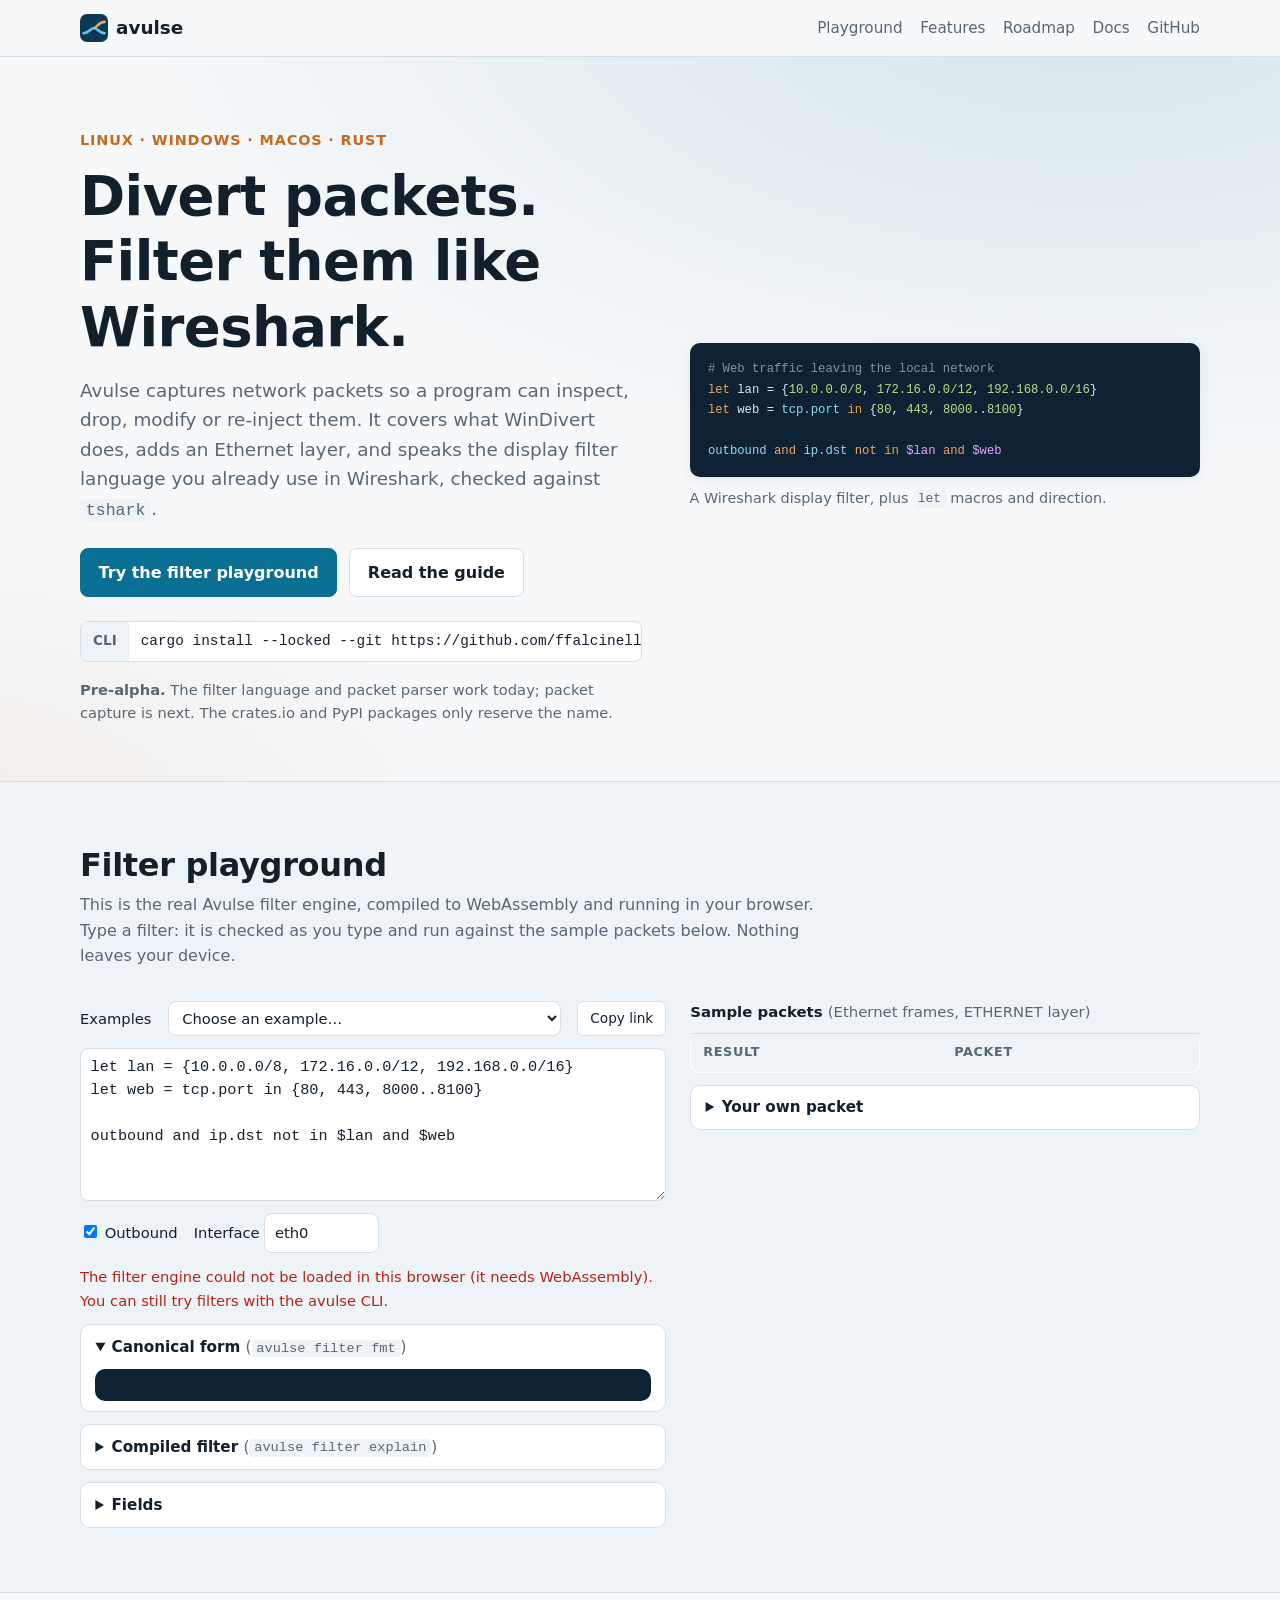
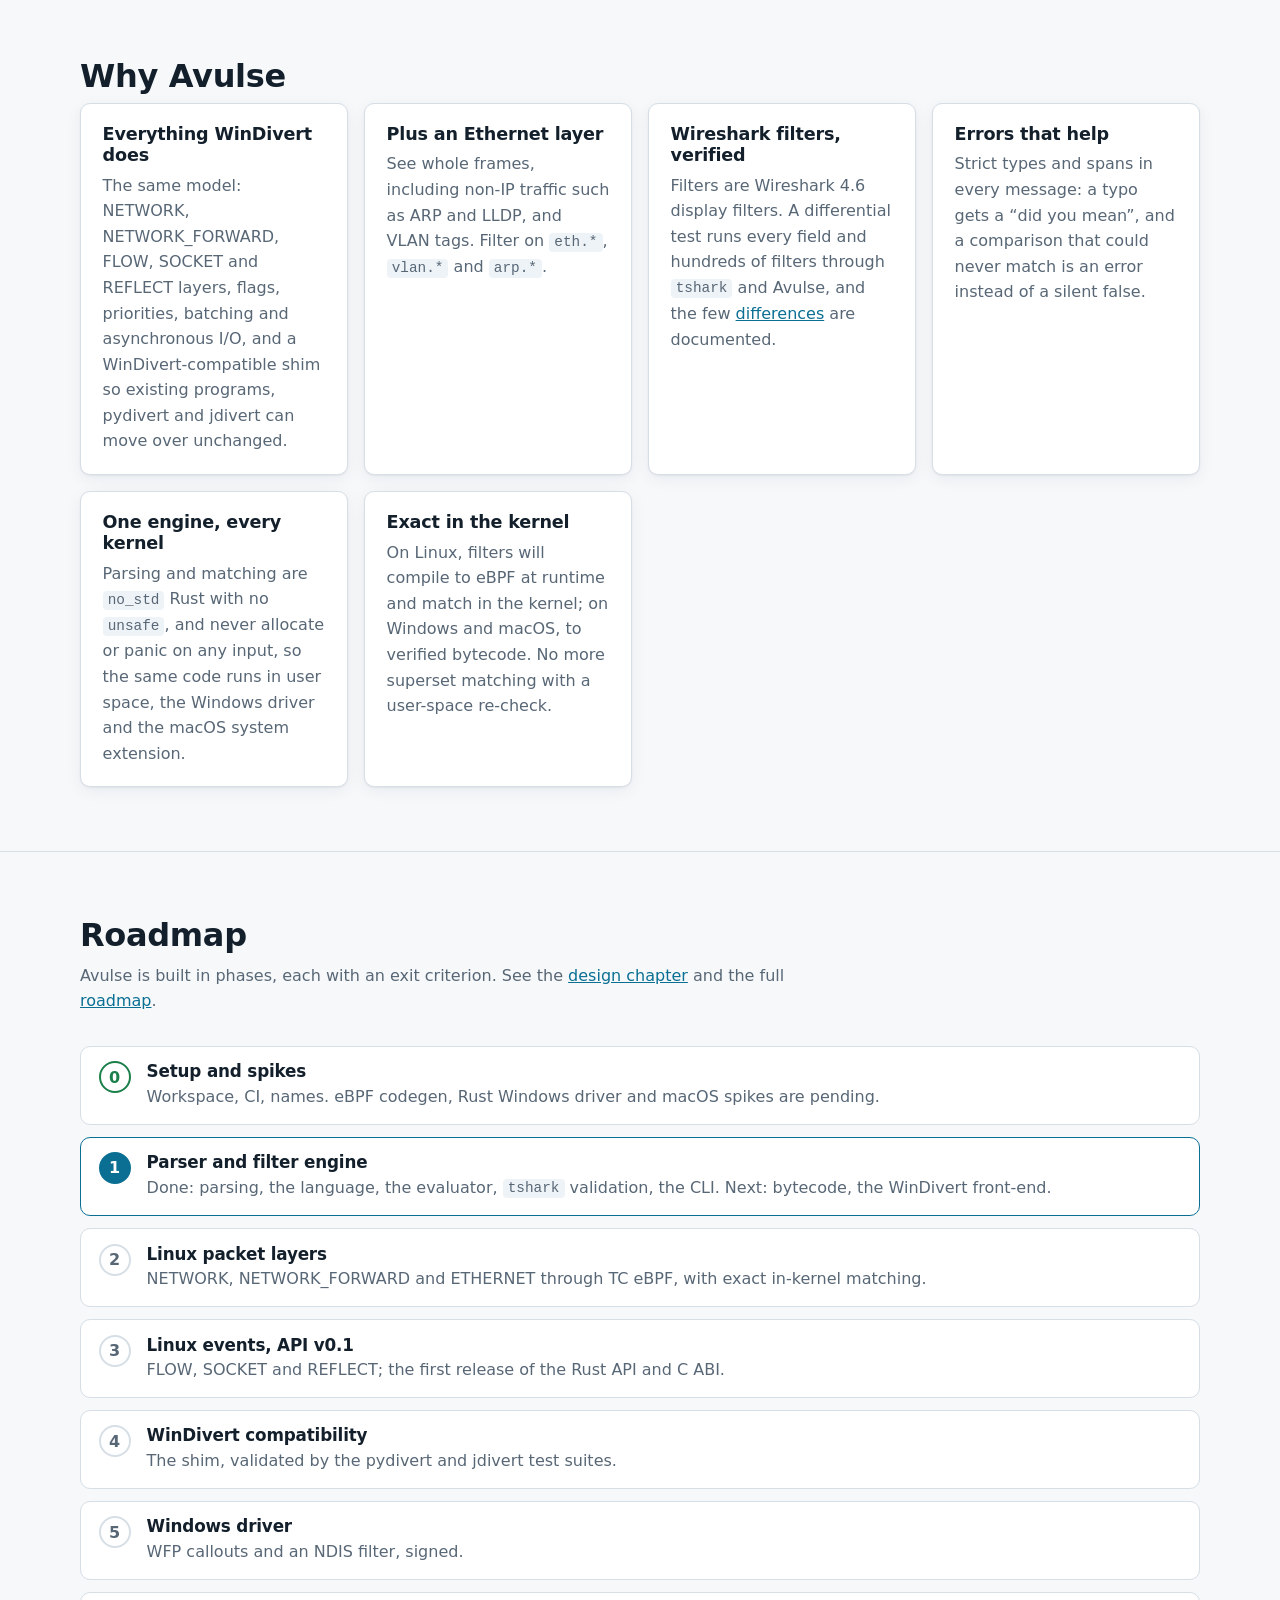
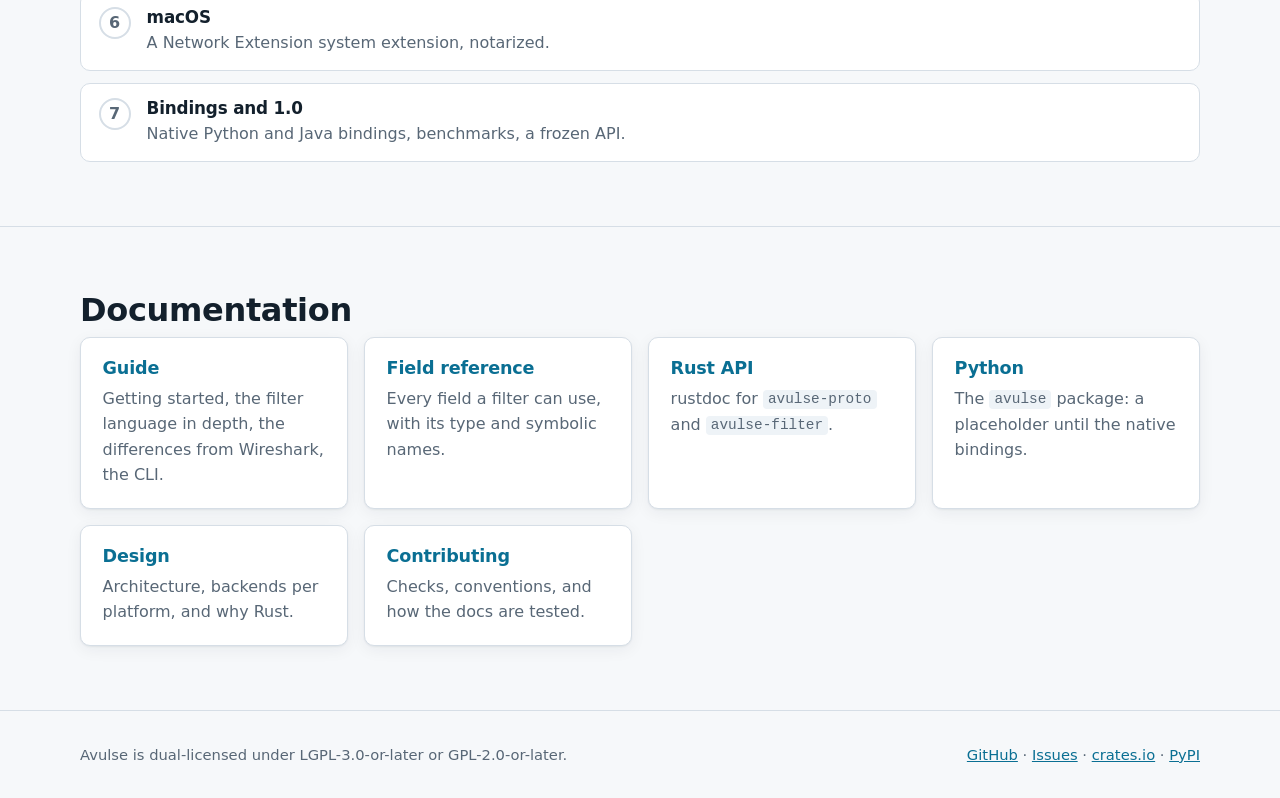
==== site/index.html @ 6ba38da1 "Add the landing site with the filter playground A hand-written static site (site/), with no framewor" ====
<!doctype html>
<html lang="en">
<head>
  <meta charset="utf-8">
  <meta name="viewport" content="width=device-width, initial-scale=1">
  <title>Avulse · divert packets, filter them like Wireshark</title>
  <meta name="description" content="Avulse diverts, modifies and re-injects network packets on Linux, Windows and macOS. A superset of WinDivert with an Ethernet layer and Wireshark display filters. Try the filter engine in your browser.">
  <meta name="color-scheme" content="dark light">
  <meta name="theme-color" content="#0b3954">
  <meta property="og:title" content="Avulse">
  <meta property="og:description" content="Divert, modify and re-inject packets on Linux, Windows and macOS, with Wireshark display filters.">
  <meta property="og:type" content="website">
  <meta property="og:url" content="https://ffalcinelli.github.io/avulse/">
  <link rel="icon" href="favicon.svg" type="image/svg+xml">
  <link rel="stylesheet" href="style.css">
  <script type="module" src="playground.js"></script>
</head>
<body>
  <a class="skip" href="#main">Skip to content</a>
  <header class="topbar">
    <div class="wrap topbar-inner">
      <a class="brand" href="#top" aria-label="Avulse home">
        <img src="favicon.svg" alt="" width="28" height="28">
        <span>avulse</span>
      </a>
      <nav aria-label="Main">
        <a href="#playground">Playground</a>
        <a href="#features">Features</a>
        <a href="#roadmap">Roadmap</a>
        <a href="#docs">Docs</a>
        <a href="https://github.com/ffalcinelli/avulse">GitHub</a>
      </nav>
    </div>
  </header>

  <main id="main">
    <section class="hero" id="top">
      <div class="wrap hero-grid">
        <div>
          <p class="eyebrow">Linux · Windows · macOS · Rust</p>
          <h1>Divert packets.<br>Filter them like Wireshark.</h1>
          <p class="lede">
            Avulse captures network packets so a program can inspect, drop, modify or re-inject
            them. It covers what WinDivert does, adds an Ethernet layer, and speaks the display
            filter language you already use in Wireshark, checked against <code>tshark</code>.
          </p>
          <div class="cta">
            <a class="button primary" href="#playground">Try the filter playground</a>
            <a class="button" href="guide/">Read the guide</a>
          </div>
          <div class="install">
            <span>CLI</span>
            <code>cargo install --locked --git https://github.com/ffalcinelli/avulse avulse-cli</code>
          </div>
          <p class="note">
            <strong>Pre-alpha.</strong> The filter language and packet parser work today; packet
            capture is next. The crates.io and PyPI packages only reserve the name.
          </p>
        </div>
        <figure class="hero-code" aria-label="An example filter">
          <pre><code><span class="c"># Web traffic leaving the local network</span>
<span class="k">let</span> lan = {<span class="n">10.0.0.0/8</span>, <span class="n">172.16.0.0/12</span>, <span class="n">192.168.0.0/16</span>}
<span class="k">let</span> web = <span class="f">tcp.port</span> <span class="k">in</span> {<span class="n">80</span>, <span class="n">443</span>, <span class="n">8000</span>..<span class="n">8100</span>}

<span class="f">outbound</span> <span class="k">and</span> <span class="f">ip.dst</span> <span class="k">not in</span> <span class="v">$lan</span> <span class="k">and</span> <span class="v">$web</span></code></pre>
          <figcaption>A Wireshark display filter, plus <code>let</code> macros and direction.</figcaption>
        </figure>
      </div>
    </section>

    <section id="playground" class="section playground" aria-labelledby="playground-title">
      <div class="wrap">
        <h2 id="playground-title">Filter playground</h2>
        <p class="section-lede">
          This is the real Avulse filter engine, compiled to WebAssembly and running in your
          browser. Type a filter: it is checked as you type and run against the sample packets
          below. Nothing leaves your device.
        </p>

        <div class="pg-grid">
          <div class="pg-editor">
            <div class="pg-toolbar">
              <label for="pg-examples">Examples</label>
              <select id="pg-examples"></select>
              <button type="button" id="pg-share" class="small">Copy link</button>
            </div>
            <label class="sr-only" for="pg-filter">Filter</label>
            <textarea id="pg-filter" spellcheck="false" autocapitalize="off" autocomplete="off" rows="6"></textarea>
            <div class="pg-options">
              <label><input type="checkbox" id="pg-outbound" checked> Outbound</label>
              <label>Interface <input type="text" id="pg-iface" value="eth0" size="8" spellcheck="false"></label>
            </div>
            <div id="pg-status" class="pg-status" role="status" aria-live="polite">Loading the engine…</div>
            <pre id="pg-diagnostics" class="pg-diagnostics" hidden></pre>
            <details class="pg-details" id="pg-canonical-box" open>
              <summary>Canonical form <span class="muted">(<code>avulse filter fmt</code>)</span></summary>
              <pre id="pg-canonical"></pre>
            </details>
            <details class="pg-details">
              <summary>Compiled filter <span class="muted">(<code>avulse filter explain</code>)</span></summary>
              <pre id="pg-ir"></pre>
            </details>
            <details class="pg-details" id="pg-fields-box">
              <summary>Fields</summary>
              <label class="sr-only" for="pg-field-search">Search fields</label>
              <input type="search" id="pg-field-search" placeholder="Search fields, e.g. port" spellcheck="false">
              <ul id="pg-fields" class="pg-fields"></ul>
            </details>
          </div>

          <div class="pg-results">
            <table class="pg-samples">
              <caption>Sample packets <span class="muted">(Ethernet frames, ETHERNET layer)</span></caption>
              <thead><tr><th scope="col">Result</th><th scope="col">Packet</th></tr></thead>
              <tbody id="pg-sample-rows"></tbody>
            </table>
            <details class="pg-details" id="pg-custom">
              <summary>Your own packet</summary>
              <label for="pg-hex">Bytes in hex</label>
              <textarea id="pg-hex" rows="4" spellcheck="false" placeholder="4500 0028 …"></textarea>
              <div class="pg-options">
                <label for="pg-link">Starts with</label>
                <select id="pg-link">
                  <option value="ethernet">an Ethernet header</option>
                  <option value="ip">an IP header</option>
                </select>
                <span id="pg-hex-result" class="verdict" role="status" aria-live="polite"></span>
              </div>
            </details>
          </div>
        </div>
      </div>
    </section>

    <section id="features" class="section" aria-labelledby="features-title">
      <div class="wrap">
        <h2 id="features-title">Why Avulse</h2>
        <div class="cards">
          <article class="card">
            <h3>Everything WinDivert does</h3>
            <p>The same model: NETWORK, NETWORK_FORWARD, FLOW, SOCKET and REFLECT layers, flags,
              priorities, batching and asynchronous I/O, and a WinDivert-compatible shim so
              existing programs, pydivert and jdivert can move over unchanged.</p>
          </article>
          <article class="card">
            <h3>Plus an Ethernet layer</h3>
            <p>See whole frames, including non-IP traffic such as ARP and LLDP, and VLAN tags.
              Filter on <code>eth.*</code>, <code>vlan.*</code> and <code>arp.*</code>.</p>
          </article>
          <article class="card">
            <h3>Wireshark filters, verified</h3>
            <p>Filters are Wireshark 4.6 display filters. A differential test runs every field
              and hundreds of filters through <code>tshark</code> and Avulse, and the few
              <a href="guide/filters/wireshark.html">differences</a> are documented.</p>
          </article>
          <article class="card">
            <h3>Errors that help</h3>
            <p>Strict types and spans in every message: a typo gets a “did you mean”, and a
              comparison that could never match is an error instead of a silent false.</p>
          </article>
          <article class="card">
            <h3>One engine, every kernel</h3>
            <p>Parsing and matching are <code>no_std</code> Rust with no <code>unsafe</code>, and
              never allocate or panic on any input, so the same code runs in user space, the
              Windows driver and the macOS system extension.</p>
          </article>
          <article class="card">
            <h3>Exact in the kernel</h3>
            <p>On Linux, filters will compile to eBPF at runtime and match in the kernel; on
              Windows and macOS, to verified bytecode. No more superset matching with a user-space
              re-check.</p>
          </article>
        </div>
      </div>
    </section>

    <section id="roadmap" class="section" aria-labelledby="roadmap-title">
      <div class="wrap">
        <h2 id="roadmap-title">Roadmap</h2>
        <p class="section-lede">Avulse is built in phases, each with an exit criterion. See the
          <a href="guide/project/design.html">design chapter</a> and the full
          <a href="https://github.com/ffalcinelli/avulse/blob/main/docs/roadmap.md">roadmap</a>.</p>
        <ol class="phases">
          <li class="done"><span class="phase">0</span><div><h3>Setup and spikes</h3><p>Workspace, CI, names. eBPF codegen, Rust Windows driver and macOS spikes are pending.</p></div></li>
          <li class="now"><span class="phase">1</span><div><h3>Parser and filter engine</h3><p>Done: parsing, the language, the evaluator, <code>tshark</code> validation, the CLI. Next: bytecode, the WinDivert front-end.</p></div></li>
          <li><span class="phase">2</span><div><h3>Linux packet layers</h3><p>NETWORK, NETWORK_FORWARD and ETHERNET through TC eBPF, with exact in-kernel matching.</p></div></li>
          <li><span class="phase">3</span><div><h3>Linux events, API v0.1</h3><p>FLOW, SOCKET and REFLECT; the first release of the Rust API and C ABI.</p></div></li>
          <li><span class="phase">4</span><div><h3>WinDivert compatibility</h3><p>The shim, validated by the pydivert and jdivert test suites.</p></div></li>
          <li><span class="phase">5</span><div><h3>Windows driver</h3><p>WFP callouts and an NDIS filter, signed.</p></div></li>
          <li><span class="phase">6</span><div><h3>macOS</h3><p>A Network Extension system extension, notarized.</p></div></li>
          <li><span class="phase">7</span><div><h3>Bindings and 1.0</h3><p>Native Python and Java bindings, benchmarks, a frozen API.</p></div></li>
        </ol>
      </div>
    </section>

    <section id="docs" class="section" aria-labelledby="docs-title">
      <div class="wrap">
        <h2 id="docs-title">Documentation</h2>
        <div class="cards docs">
          <a class="card link" href="guide/">
            <h3>Guide</h3>
            <p>Getting started, the filter language in depth, the differences from Wireshark, the
              CLI.</p>
          </a>
          <a class="card link" href="guide/reference/fields.html">
            <h3>Field reference</h3>
            <p>Every field a filter can use, with its type and symbolic names.</p>
          </a>
          <a class="card link" href="api/rust/">
            <h3>Rust API</h3>
            <p>rustdoc for <code>avulse-proto</code> and <code>avulse-filter</code>.</p>
          </a>
          <a class="card link" href="api/python/">
            <h3>Python</h3>
            <p>The <code>avulse</code> package: a placeholder until the native bindings.</p>
          </a>
          <a class="card link" href="guide/project/design.html">
            <h3>Design</h3>
            <p>Architecture, backends per platform, and why Rust.</p>
          </a>
          <a class="card link" href="https://github.com/ffalcinelli/avulse/blob/main/CONTRIBUTING.md">
            <h3>Contributing</h3>
            <p>Checks, conventions, and how the docs are tested.</p>
          </a>
        </div>
      </div>
    </section>
  </main>

  <footer class="footer">
    <div class="wrap footer-inner">
      <p>Avulse is dual-licensed under LGPL-3.0-or-later or GPL-2.0-or-later.</p>
      <p><a href="https://github.com/ffalcinelli/avulse">GitHub</a> ·
        <a href="https://github.com/ffalcinelli/avulse/issues">Issues</a> ·
        <a href="https://crates.io/crates/avulse">crates.io</a> ·
        <a href="https://pypi.org/project/avulse/">PyPI</a></p>
    </div>
  </footer>
</body>
</html>
---- site/style.css ----
/* Avulse website. No external resources: system fonts, inline SVG icon. */

:root {
  --bg: #f6f8fa;
  --surface: #ffffff;
  --surface-2: #eef3f7;
  --text: #13202c;
  --muted: #586776;
  --border: #d6dee6;
  --accent: #0a6f93;
  --accent-strong: #08506a;
  --accent-text: #ffffff;
  --river: #0b3954;
  --branch: #c46a1d;
  --ok: #1b7f4b;
  --ok-bg: #e3f5ea;
  --no: #5d6b78;
  --no-bg: #eceff2;
  --error: #b42318;
  --warning: #9a5b00;
  --code-bg: #0f2233;
  --code-text: #dce8f2;
  --radius: 10px;
  --shadow: 0 1px 2px rgb(16 32 48 / 6%), 0 4px 16px rgb(16 32 48 / 6%);
  --sans: system-ui, -apple-system, "Segoe UI", Roboto, "Helvetica Neue", Arial, sans-serif;
  --mono: ui-monospace, SFMono-Regular, "SF Mono", Menlo, Consolas, "Liberation Mono", monospace;
  color-scheme: light dark;
}

@media (prefers-color-scheme: dark) {
  :root {
    --bg: #0a131c;
    --surface: #101d29;
    --surface-2: #142536;
    --text: #e2ebf3;
    --muted: #93a4b4;
    --border: #22384b;
    --accent: #5fc9e8;
    --accent-strong: #8fdaf0;
    --accent-text: #08202c;
    --branch: #f0a35e;
    --ok: #6fdc9d;
    --ok-bg: #0f2e1f;
    --no: #93a4b4;
    --no-bg: #18293a;
    --error: #ff8a80;
    --warning: #f6c25b;
    --code-bg: #08111a;
    --shadow: none;
  }
}

*,
*::before,
*::after {
  box-sizing: border-box;
}

html {
  scroll-behavior: smooth;
  scroll-padding-top: 4.5rem;
}

@media (prefers-reduced-motion: reduce) {
  html {
    scroll-behavior: auto;
  }
}

body {
  margin: 0;
  background: var(--bg);
  color: var(--text);
  font: 16px/1.6 var(--sans);
  -webkit-font-smoothing: antialiased;
}

a {
  color: var(--accent);
}

a:hover {
  color: var(--accent-strong);
}

:focus-visible {
  outline: 2px solid var(--accent);
  outline-offset: 2px;
}

code,
pre,
textarea,
.mono {
  font-family: var(--mono);
  font-size: 0.9em;
}

:not(pre) > code {
  background: var(--surface-2);
  padding: 0.1em 0.35em;
  border-radius: 4px;
}

h1,
h2,
h3 {
  line-height: 1.2;
  letter-spacing: -0.01em;
}

.wrap {
  width: min(1120px, 100% - 2rem);
  margin-inline: auto;
}

.sr-only {
  position: absolute;
  width: 1px;
  height: 1px;
  overflow: hidden;
  clip: rect(0 0 0 0);
  white-space: nowrap;
}

.skip {
  position: absolute;
  left: -999px;
}

.skip:focus {
  left: 1rem;
  top: 1rem;
  z-index: 10;
  background: var(--surface);
  padding: 0.5rem 1rem;
}

.muted {
  color: var(--muted);
  font-weight: normal;
}

/* Top bar */

.topbar {
  position: sticky;
  top: 0;
  z-index: 5;
  background: color-mix(in srgb, var(--bg) 85%, transparent);
  backdrop-filter: blur(8px);
  border-bottom: 1px solid var(--border);
}

.topbar-inner {
  display: flex;
  align-items: center;
  justify-content: space-between;
  gap: 1rem;
  min-height: 3.5rem;
}

.brand {
  display: flex;
  align-items: center;
  gap: 0.5rem;
  color: var(--text);
  font-weight: 700;
  font-size: 1.15rem;
  text-decoration: none;
}

.topbar nav {
  display: flex;
  flex-wrap: wrap;
  gap: 0.25rem 1.1rem;
}

.topbar nav a {
  color: var(--muted);
  text-decoration: none;
  font-size: 0.95rem;
}

.topbar nav a:hover {
  color: var(--text);
}

/* Hero */

.hero {
  padding: 4.5rem 0 3.5rem;
  background:
    radial-gradient(60rem 30rem at 85% -10%, color-mix(in srgb, var(--accent) 14%, transparent), transparent),
    radial-gradient(40rem 20rem at -10% 110%, color-mix(in srgb, var(--branch) 10%, transparent), transparent);
}

.hero-grid {
  display: grid;
  grid-template-columns: minmax(0, 1.1fr) minmax(0, 1fr);
  gap: 3rem;
  align-items: center;
}

.eyebrow {
  margin: 0 0 0.75rem;
  color: var(--branch);
  font-weight: 600;
  font-size: 0.9rem;
  letter-spacing: 0.06em;
  text-transform: uppercase;
}

.hero h1 {
  margin: 0 0 1rem;
  font-size: clamp(2.2rem, 4.5vw, 3.4rem);
}

.lede {
  margin: 0 0 1.5rem;
  font-size: 1.15rem;
  color: var(--muted);
}

.cta {
  display: flex;
  flex-wrap: wrap;
  gap: 0.75rem;
  margin-bottom: 1.5rem;
}

.button {
  display: inline-block;
  padding: 0.65rem 1.1rem;
  border: 1px solid var(--border);
  border-radius: 8px;
  background: var(--surface);
  color: var(--text);
  font: inherit;
  font-weight: 600;
  text-decoration: none;
  cursor: pointer;
}

.button:hover {
  border-color: var(--accent);
  color: var(--text);
}

.button.primary {
  background: var(--accent);
  border-color: var(--accent);
  color: var(--accent-text);
}

.button.primary:hover {
  background: var(--accent-strong);
  color: var(--accent-text);
}

.install {
  display: flex;
  align-items: stretch;
  max-width: 100%;
  border: 1px solid var(--border);
  border-radius: 8px;
  overflow: hidden;
  background: var(--surface);
}

.install span {
  padding: 0.5rem 0.75rem;
  background: var(--surface-2);
  color: var(--muted);
  font-size: 0.85rem;
  font-weight: 600;
  display: flex;
  align-items: center;
}

.install code {
  padding: 0.5rem 0.75rem;
  background: none;
  overflow-x: auto;
  white-space: nowrap;
}

.note {
  margin: 1rem 0 0;
  font-size: 0.92rem;
  color: var(--muted);
}

.hero-code {
  margin: 0;
}

.hero-code pre,
.pg-details pre,
.pg-diagnostics {
  margin: 0;
  padding: 1rem 1.15rem;
  border-radius: var(--radius);
  background: var(--code-bg);
  color: var(--code-text);
  overflow-x: auto;
  line-height: 1.5;
}

.hero-code pre {
  box-shadow: var(--shadow);
  font-size: 0.85rem;
}

.hero-code figcaption {
  margin-top: 0.6rem;
  color: var(--muted);
  font-size: 0.9rem;
}

.hero-code .c { color: #7f95a8; }
.hero-code .k { color: #f0a35e; }
.hero-code .f { color: #8fdaf0; }
.hero-code .n { color: #b5e08a; }
.hero-code .v { color: #e2a6ff; }

/* Sections */

.section {
  padding: 4rem 0;
  border-top: 1px solid var(--border);
}

.section h2 {
  margin: 0 0 0.5rem;
  font-size: 2rem;
}

.section-lede {
  margin: 0 0 2rem;
  max-width: 48rem;
  color: var(--muted);
}

.cards {
  display: grid;
  grid-template-columns: repeat(auto-fill, minmax(16rem, 1fr));
  gap: 1rem;
}

.card {
  padding: 1.25rem 1.35rem;
  border: 1px solid var(--border);
  border-radius: var(--radius);
  background: var(--surface);
  box-shadow: var(--shadow);
}

.card h3 {
  margin: 0 0 0.4rem;
  font-size: 1.1rem;
}

.card p {
  margin: 0;
  color: var(--muted);
}

.card.link {
  color: inherit;
  text-decoration: none;
}

.card.link h3 {
  color: var(--accent);
}

.card.link:hover {
  border-color: var(--accent);
}

/* Roadmap */

.phases {
  list-style: none;
  margin: 0;
  padding: 0;
  display: grid;
  gap: 0.75rem;
}

.phases li {
  display: flex;
  gap: 1rem;
  align-items: flex-start;
  padding: 0.9rem 1.1rem;
  border: 1px solid var(--border);
  border-radius: var(--radius);
  background: var(--surface);
}

.phases h3 {
  margin: 0;
  font-size: 1.05rem;
}

.phases p {
  margin: 0.15rem 0 0;
  color: var(--muted);
}

.phase {
  flex: none;
  display: grid;
  place-items: center;
  width: 2rem;
  height: 2rem;
  border-radius: 50%;
  border: 2px solid var(--border);
  color: var(--muted);
  font-weight: 700;
}

.phases .done .phase {
  border-color: var(--ok);
  color: var(--ok);
}

.phases .now {
  border-color: var(--accent);
}

.phases .now .phase {
  background: var(--accent);
  border-color: var(--accent);
  color: var(--accent-text);
}

/* Playground */

.playground {
  background: var(--surface-2);
}

.pg-grid {
  display: grid;
  grid-template-columns: minmax(0, 1.15fr) minmax(0, 1fr);
  gap: 1.5rem;
  align-items: start;
}

.pg-editor,
.pg-results {
  display: grid;
  gap: 0.75rem;
}

.pg-toolbar,
.pg-options {
  display: flex;
  flex-wrap: wrap;
  align-items: center;
  gap: 0.5rem 1rem;
  font-size: 0.92rem;
}

.pg-toolbar select {
  flex: 1 1 12rem;
  min-width: 0;
}

select,
input[type="text"],
input[type="search"],
textarea {
  font: inherit;
  color: var(--text);
  background: var(--surface);
  border: 1px solid var(--border);
  border-radius: 8px;
  padding: 0.45rem 0.6rem;
}

textarea {
  width: 100%;
  resize: vertical;
  font-family: var(--mono);
  font-size: 0.95rem;
  line-height: 1.5;
}

#pg-filter {
  min-height: 9rem;
}

#pg-filter.has-error {
  border-color: var(--error);
}

button.small {
  font: inherit;
  font-size: 0.85rem;
  padding: 0.35rem 0.75rem;
  border: 1px solid var(--border);
  border-radius: 6px;
  background: var(--surface);
  color: var(--text);
  cursor: pointer;
}

button.small:hover {
  border-color: var(--accent);
}

.pg-status {
  font-size: 0.92rem;
  color: var(--muted);
  min-height: 1.5em;
}

.pg-status.ok {
  color: var(--ok);
}

.pg-status.error {
  color: var(--error);
}

.pg-status.warning {
  color: var(--warning);
}

.pg-diagnostics {
  font-size: 0.88rem;
  white-space: pre;
}

.pg-diagnostics .error {
  color: #ff8a80;
  font-weight: 700;
}

.pg-diagnostics .warning {
  color: #f6c25b;
  font-weight: 700;
}

.pg-details {
  border: 1px solid var(--border);
  border-radius: var(--radius);
  background: var(--surface);
  padding: 0.6rem 0.9rem;
}

.pg-details summary {
  cursor: pointer;
  font-weight: 600;
  font-size: 0.95rem;
}

.pg-details[open] summary {
  margin-bottom: 0.6rem;
}

.pg-details pre {
  font-size: 0.88rem;
  white-space: pre-wrap;
  word-break: break-word;
}

.pg-details label {
  display: block;
  font-size: 0.9rem;
  margin-bottom: 0.3rem;
}

#pg-field-search {
  width: 100%;
  margin-bottom: 0.5rem;
}

.pg-fields {
  list-style: none;
  margin: 0;
  padding: 0;
  max-height: 16rem;
  overflow-y: auto;
  font-size: 0.88rem;
}

.pg-fields li {
  display: flex;
  gap: 0.75rem;
  padding: 0.2rem 0;
  border-bottom: 1px solid var(--border);
}

.pg-fields button {
  flex: none;
  font-family: var(--mono);
  font-size: 0.85rem;
  color: var(--accent);
  background: none;
  border: none;
  padding: 0;
  cursor: pointer;
  text-align: left;
}

.pg-fields span {
  color: var(--muted);
}

.pg-samples {
  width: 100%;
  border-collapse: collapse;
  background: var(--surface);
  border: 1px solid var(--border);
  border-radius: var(--radius);
  overflow: hidden;
  font-size: 0.93rem;
}

.pg-samples caption {
  text-align: left;
  font-weight: 600;
  padding-bottom: 0.5rem;
}

.pg-samples th,
.pg-samples td {
  padding: 0.55rem 0.75rem;
  border-bottom: 1px solid var(--border);
  text-align: left;
  vertical-align: top;
}

.pg-samples th {
  font-size: 0.8rem;
  text-transform: uppercase;
  letter-spacing: 0.05em;
  color: var(--muted);
  background: var(--surface-2);
}

.pg-samples tr:last-child td {
  border-bottom: none;
}

.pg-samples .name {
  font-weight: 600;
}

.pg-samples .summary {
  display: block;
  color: var(--muted);
  font-size: 0.88rem;
}

.pg-samples details summary {
  cursor: pointer;
  color: var(--accent);
  font-size: 0.82rem;
}

.pg-samples pre {
  margin: 0.4rem 0 0;
  font-size: 0.8rem;
  color: var(--muted);
  white-space: pre-wrap;
}

.verdict {
  display: inline-block;
  min-width: 5.5rem;
  padding: 0.1rem 0.5rem;
  border-radius: 999px;
  font-size: 0.82rem;
  font-weight: 700;
  text-align: center;
  white-space: nowrap;
}

.verdict:empty {
  display: none;
}

.verdict.match {
  background: var(--ok-bg);
  color: var(--ok);
}

.verdict.nomatch {
  background: var(--no-bg);
  color: var(--no);
}

.verdict.error {
  background: none;
  color: var(--error);
  min-width: 0;
  white-space: normal;
  text-align: left;
}

/* Footer */

.footer {
  padding: 2rem 0;
  border-top: 1px solid var(--border);
  color: var(--muted);
  font-size: 0.92rem;
}

.footer-inner {
  display: flex;
  flex-wrap: wrap;
  justify-content: space-between;
  gap: 0.5rem 2rem;
}

.footer p {
  margin: 0;
}

/* 404 */

.notfound {
  max-width: 36rem;
  margin: 15vh auto;
  padding: 0 1rem;
  text-align: center;
}

/* Narrow screens */

@media (max-width: 860px) {
  .hero {
    padding-top: 3rem;
  }

  .hero-grid,
  .pg-grid {
    grid-template-columns: minmax(0, 1fr);
  }

  .topbar nav a:not(:last-child):nth-child(n + 3) {
    display: none;
  }
}
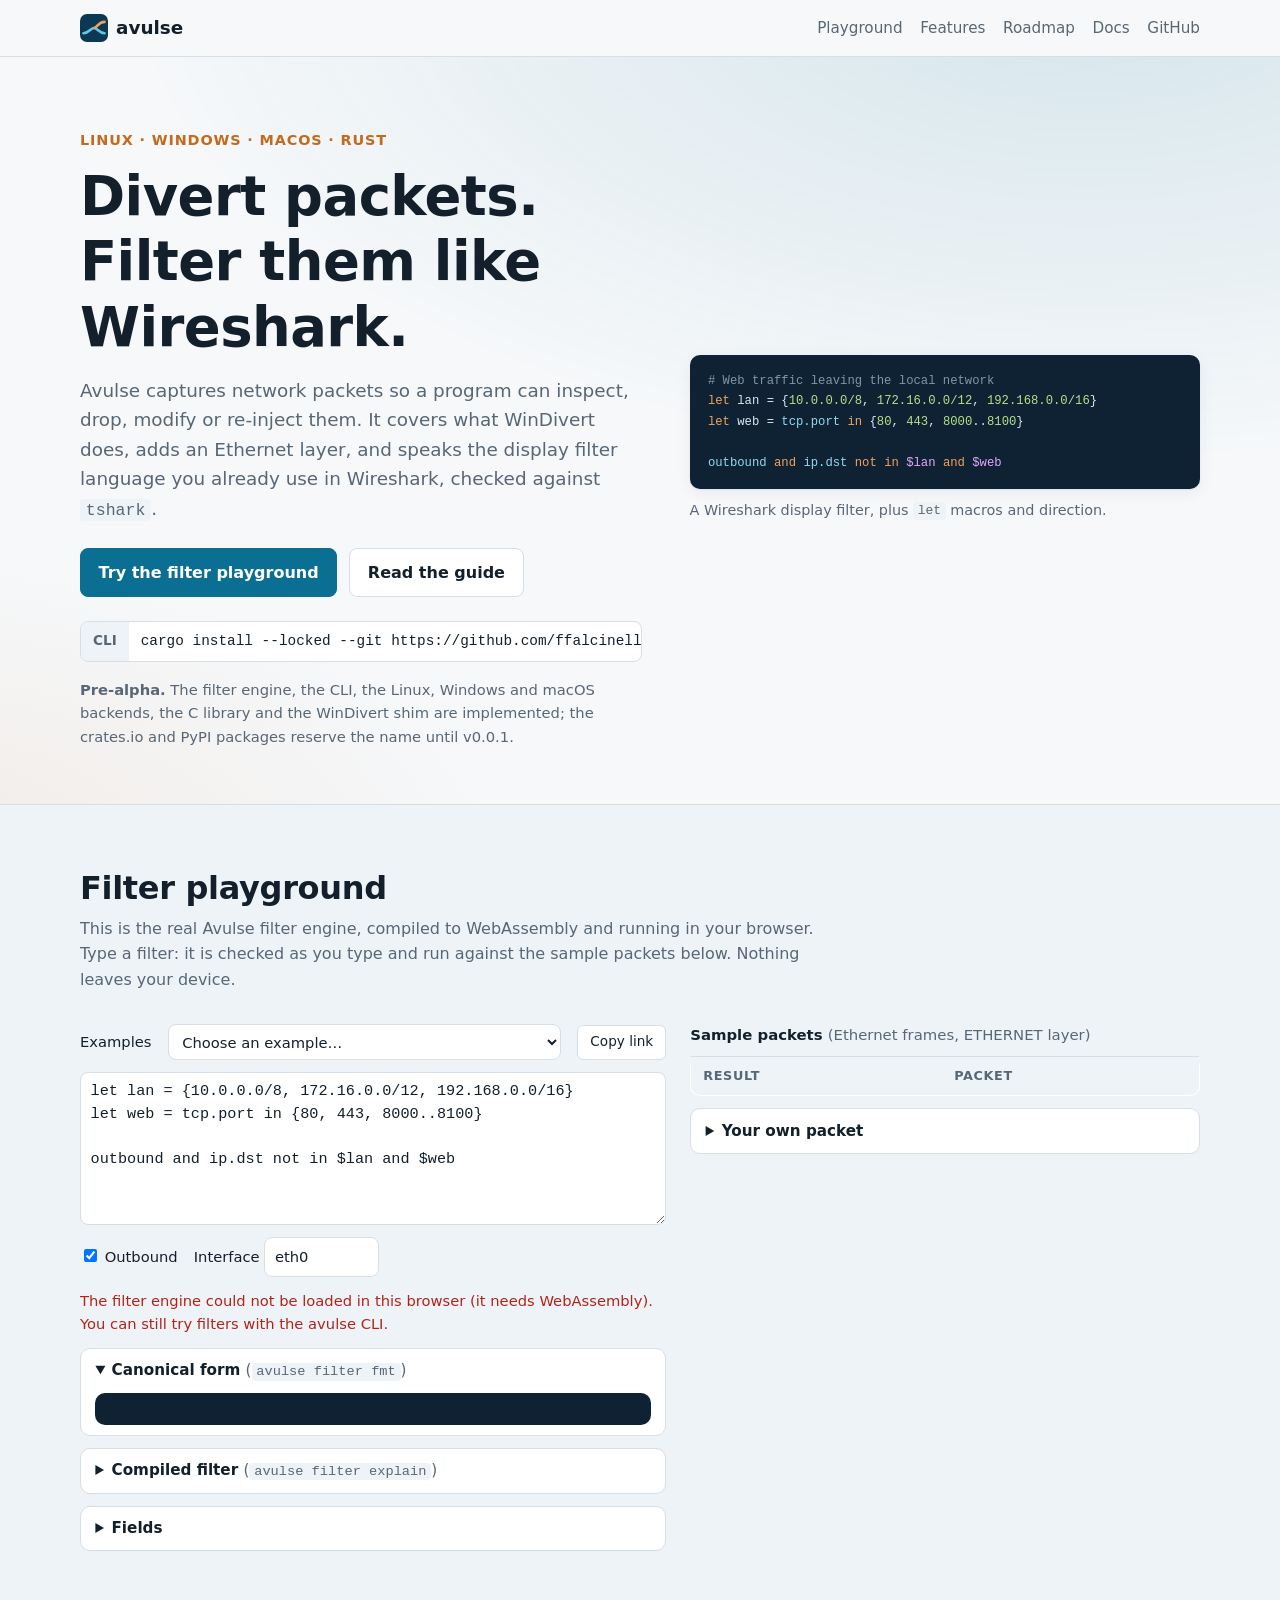
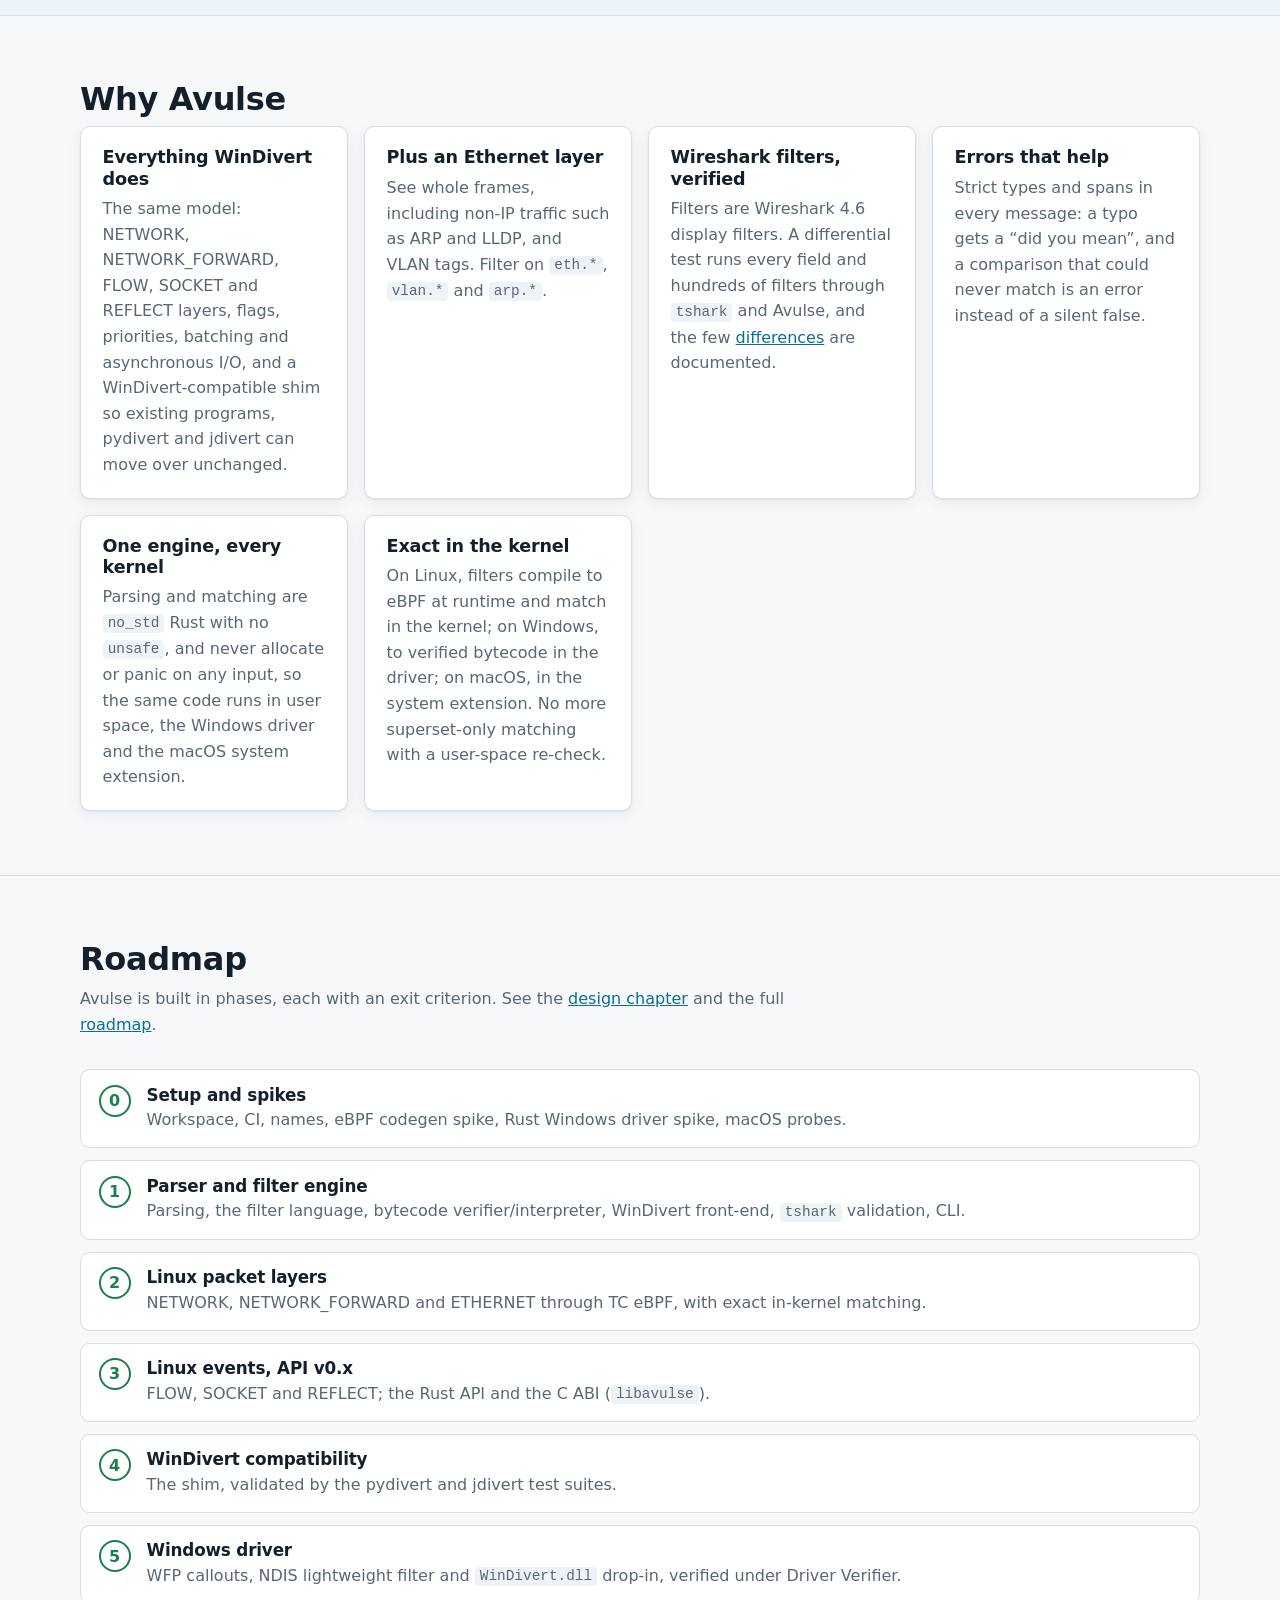
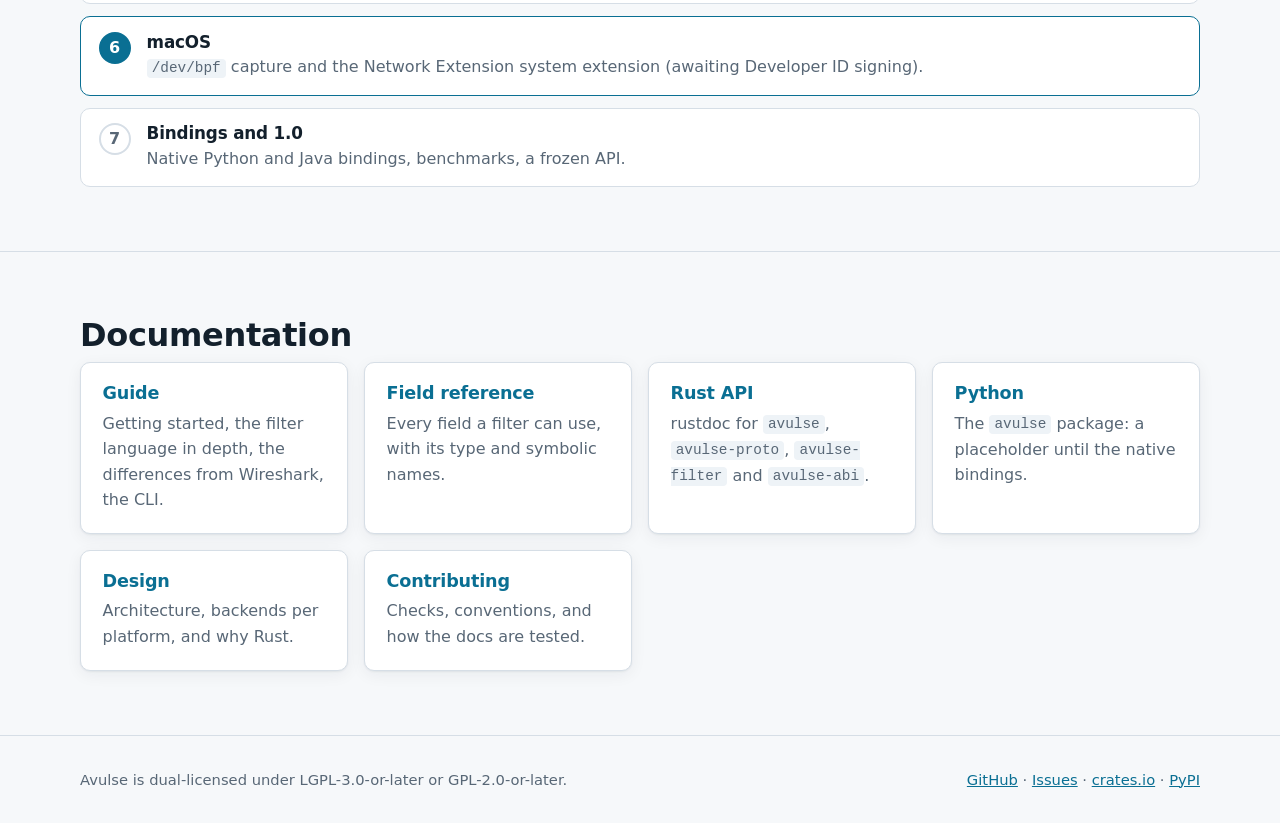
==== commit 8c6e9d6e: "Refresh documentation, website, scripts and CI workflows for Phases 2-6 - Update README.md, CLAUDE.m" ====
--- a/site/index.html
+++ b/site/index.html
@@ -53,8 +53,9 @@
             <code>cargo install --locked --git https://github.com/ffalcinelli/avulse avulse-cli</code>
           </div>
           <p class="note">
-            <strong>Pre-alpha.</strong> The filter language and packet parser work today; packet
-            capture is next. The crates.io and PyPI packages only reserve the name.
+            <strong>Pre-alpha.</strong> The filter engine, the CLI, the Linux, Windows and macOS
+            backends, the C library and the WinDivert shim are implemented; the crates.io and PyPI
+            packages reserve the name until v0.0.1.
           </p>
         </div>
         <figure class="hero-code" aria-label="An example filter">
@@ -166,9 +167,9 @@
           </article>
           <article class="card">
             <h3>Exact in the kernel</h3>
-            <p>On Linux, filters will compile to eBPF at runtime and match in the kernel; on
-              Windows and macOS, to verified bytecode. No more superset matching with a user-space
-              re-check.</p>
+            <p>On Linux, filters compile to eBPF at runtime and match in the kernel; on Windows,
+              to verified bytecode in the driver; on macOS, in the system extension. No more
+              superset-only matching with a user-space re-check.</p>
           </article>
         </div>
       </div>
@@ -181,13 +182,13 @@
           <a href="guide/project/design.html">design chapter</a> and the full
           <a href="https://github.com/ffalcinelli/avulse/blob/main/docs/roadmap.md">roadmap</a>.</p>
         <ol class="phases">
-          <li class="done"><span class="phase">0</span><div><h3>Setup and spikes</h3><p>Workspace, CI, names. eBPF codegen, Rust Windows driver and macOS spikes are pending.</p></div></li>
-          <li class="now"><span class="phase">1</span><div><h3>Parser and filter engine</h3><p>Done: parsing, the language, the evaluator, <code>tshark</code> validation, the CLI. Next: bytecode, the WinDivert front-end.</p></div></li>
-          <li><span class="phase">2</span><div><h3>Linux packet layers</h3><p>NETWORK, NETWORK_FORWARD and ETHERNET through TC eBPF, with exact in-kernel matching.</p></div></li>
-          <li><span class="phase">3</span><div><h3>Linux events, API v0.1</h3><p>FLOW, SOCKET and REFLECT; the first release of the Rust API and C ABI.</p></div></li>
-          <li><span class="phase">4</span><div><h3>WinDivert compatibility</h3><p>The shim, validated by the pydivert and jdivert test suites.</p></div></li>
-          <li><span class="phase">5</span><div><h3>Windows driver</h3><p>WFP callouts and an NDIS filter, signed.</p></div></li>
-          <li><span class="phase">6</span><div><h3>macOS</h3><p>A Network Extension system extension, notarized.</p></div></li>
+          <li class="done"><span class="phase">0</span><div><h3>Setup and spikes</h3><p>Workspace, CI, names, eBPF codegen spike, Rust Windows driver spike, macOS probes.</p></div></li>
+          <li class="done"><span class="phase">1</span><div><h3>Parser and filter engine</h3><p>Parsing, the filter language, bytecode verifier/interpreter, WinDivert front-end, <code>tshark</code> validation, CLI.</p></div></li>
+          <li class="done"><span class="phase">2</span><div><h3>Linux packet layers</h3><p>NETWORK, NETWORK_FORWARD and ETHERNET through TC eBPF, with exact in-kernel matching.</p></div></li>
+          <li class="done"><span class="phase">3</span><div><h3>Linux events, API v0.x</h3><p>FLOW, SOCKET and REFLECT; the Rust API and the C ABI (<code>libavulse</code>).</p></div></li>
+          <li class="done"><span class="phase">4</span><div><h3>WinDivert compatibility</h3><p>The shim, validated by the pydivert and jdivert test suites.</p></div></li>
+          <li class="done"><span class="phase">5</span><div><h3>Windows driver</h3><p>WFP callouts, NDIS lightweight filter and <code>WinDivert.dll</code> drop-in, verified under Driver Verifier.</p></div></li>
+          <li class="now"><span class="phase">6</span><div><h3>macOS</h3><p><code>/dev/bpf</code> capture and the Network Extension system extension (awaiting Developer ID signing).</p></div></li>
           <li><span class="phase">7</span><div><h3>Bindings and 1.0</h3><p>Native Python and Java bindings, benchmarks, a frozen API.</p></div></li>
         </ol>
       </div>
@@ -208,7 +209,8 @@
           </a>
           <a class="card link" href="api/rust/">
             <h3>Rust API</h3>
-            <p>rustdoc for <code>avulse-proto</code> and <code>avulse-filter</code>.</p>
+            <p>rustdoc for <code>avulse</code>, <code>avulse-proto</code>, <code>avulse-filter</code>
+              and <code>avulse-abi</code>.</p>
           </a>
           <a class="card link" href="api/python/">
             <h3>Python</h3>
